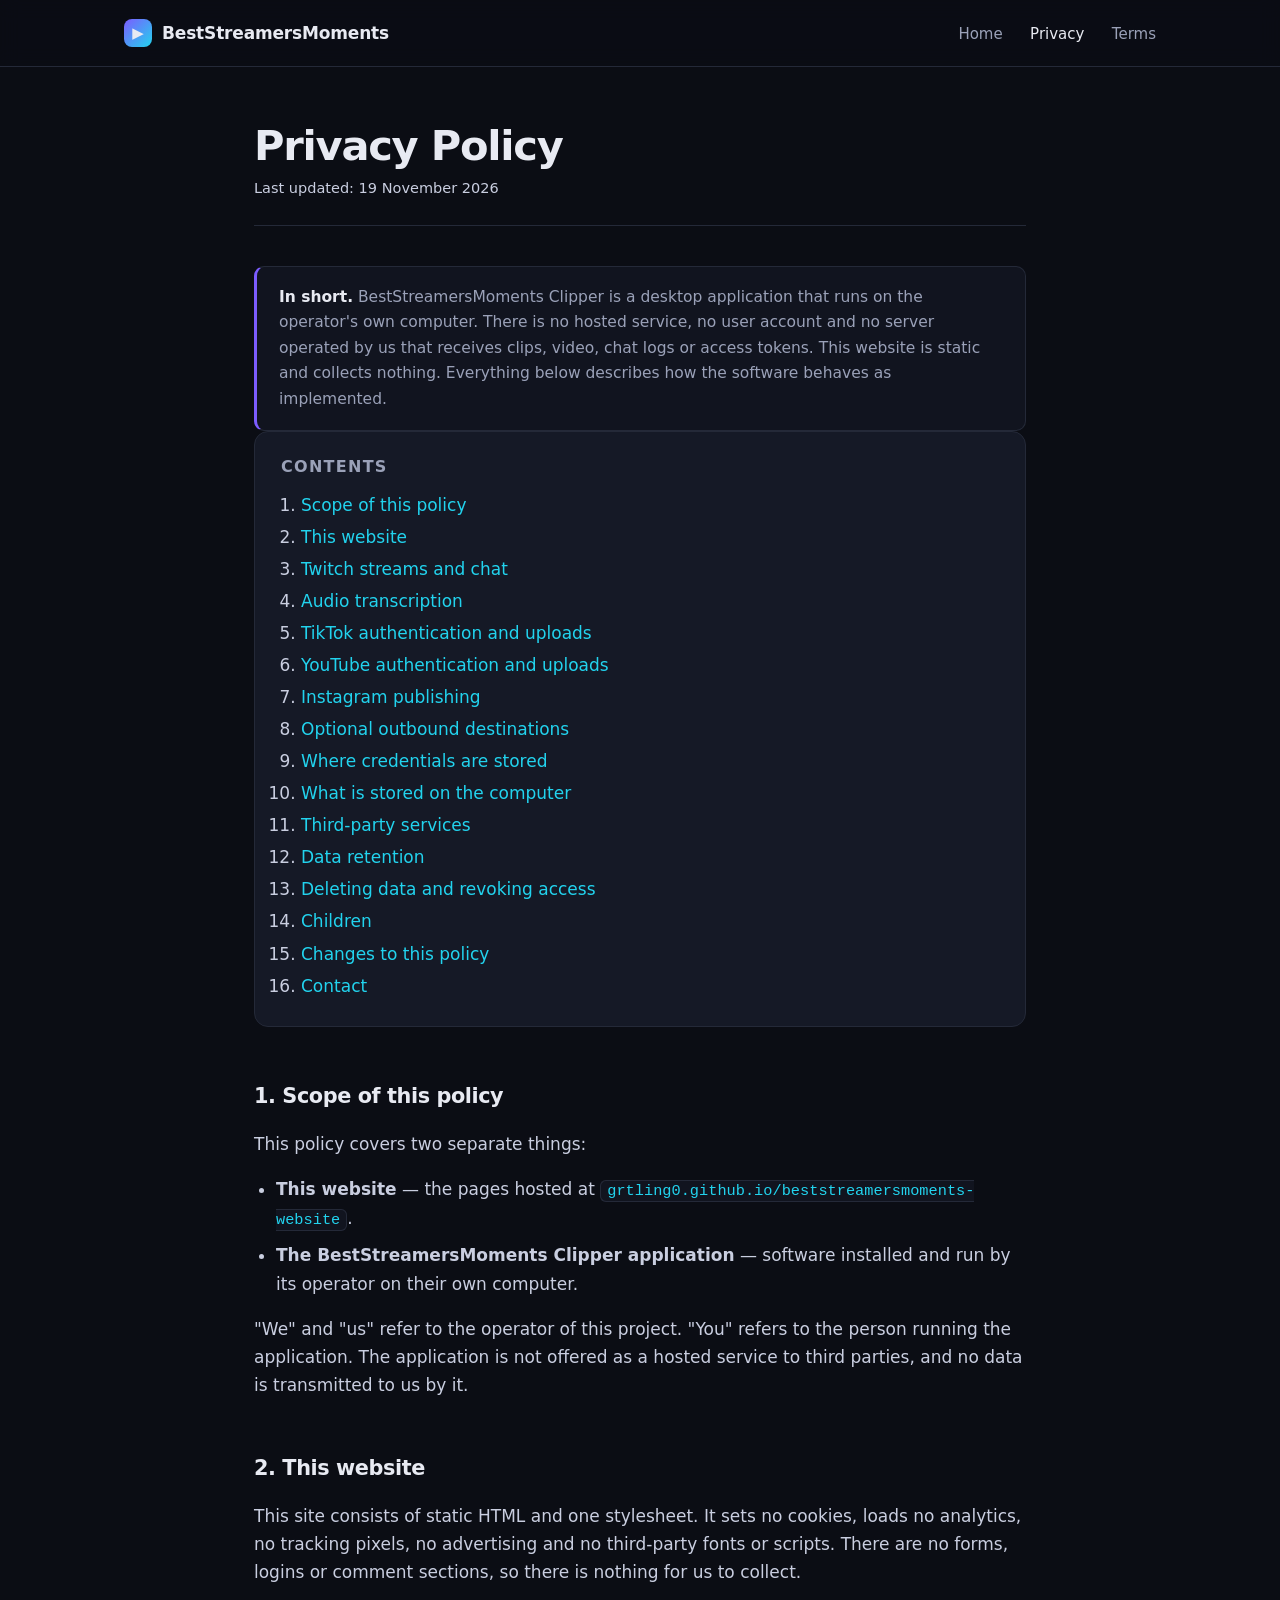
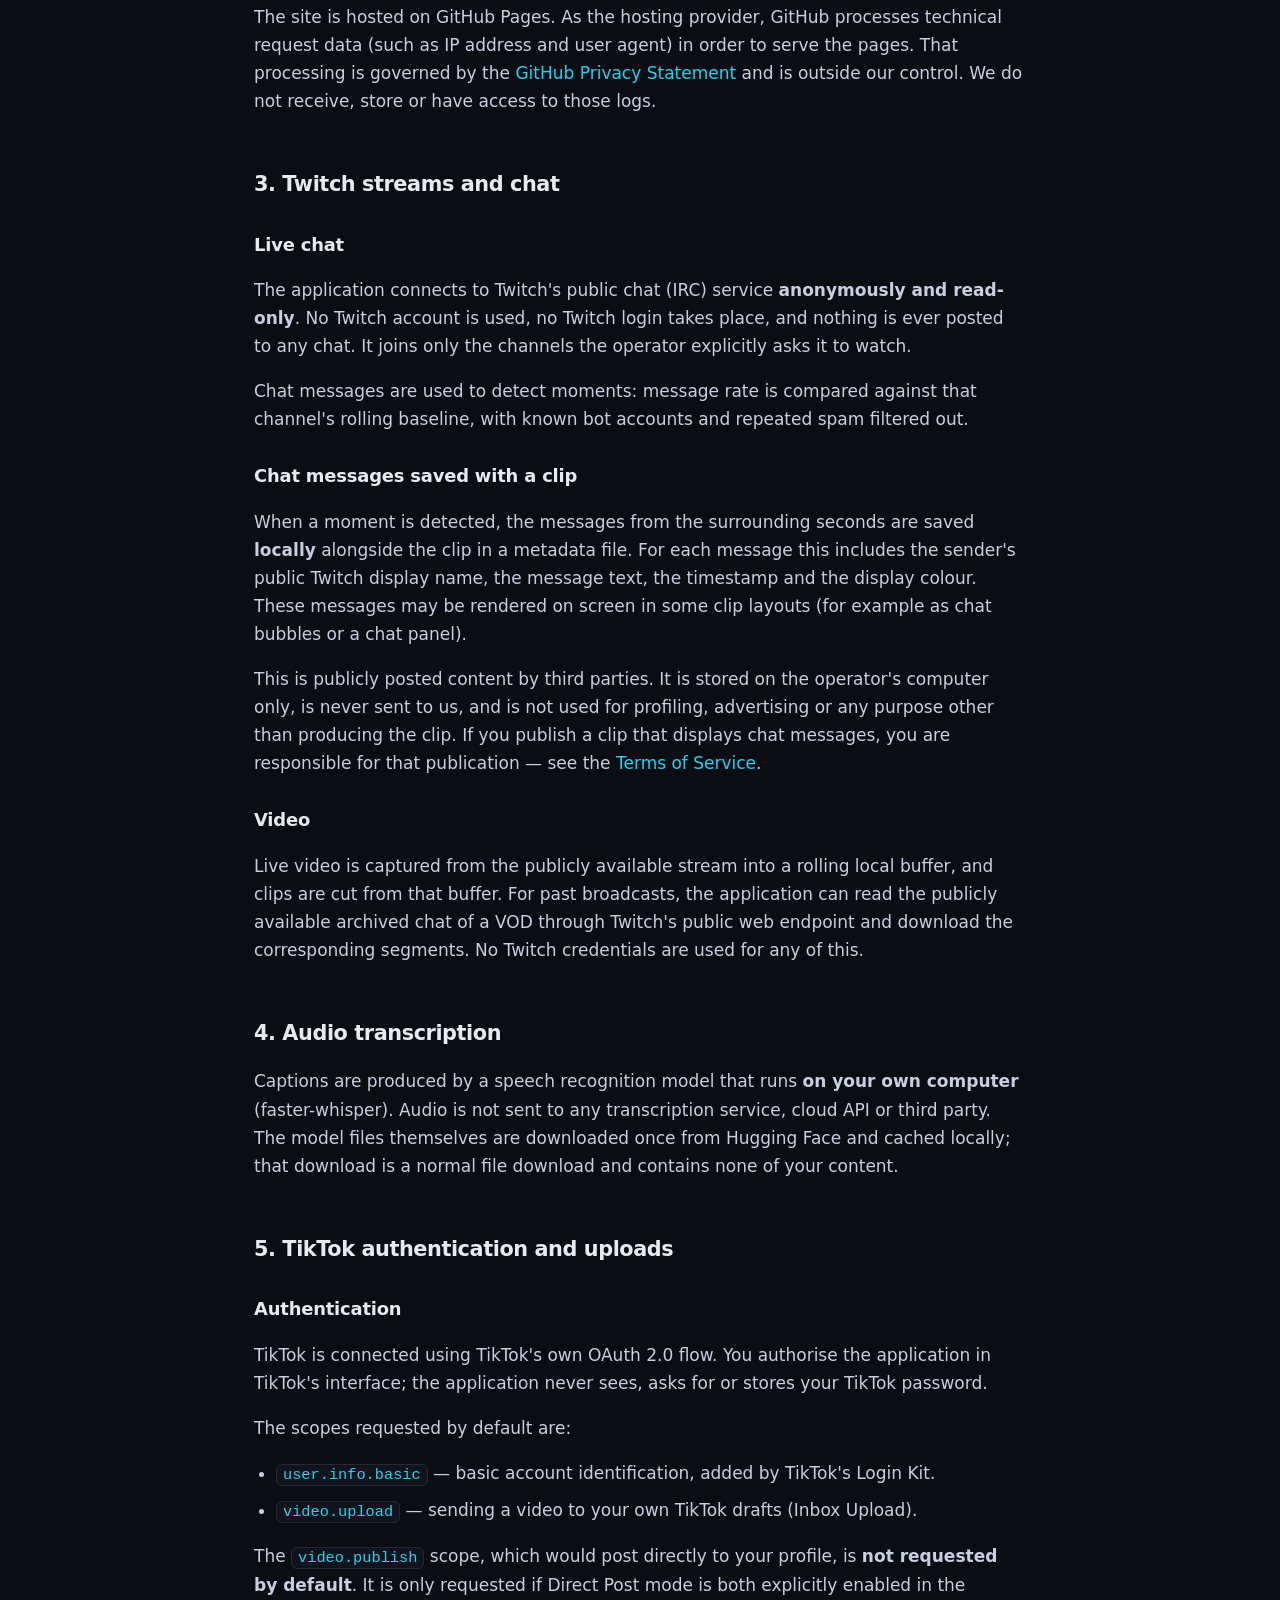
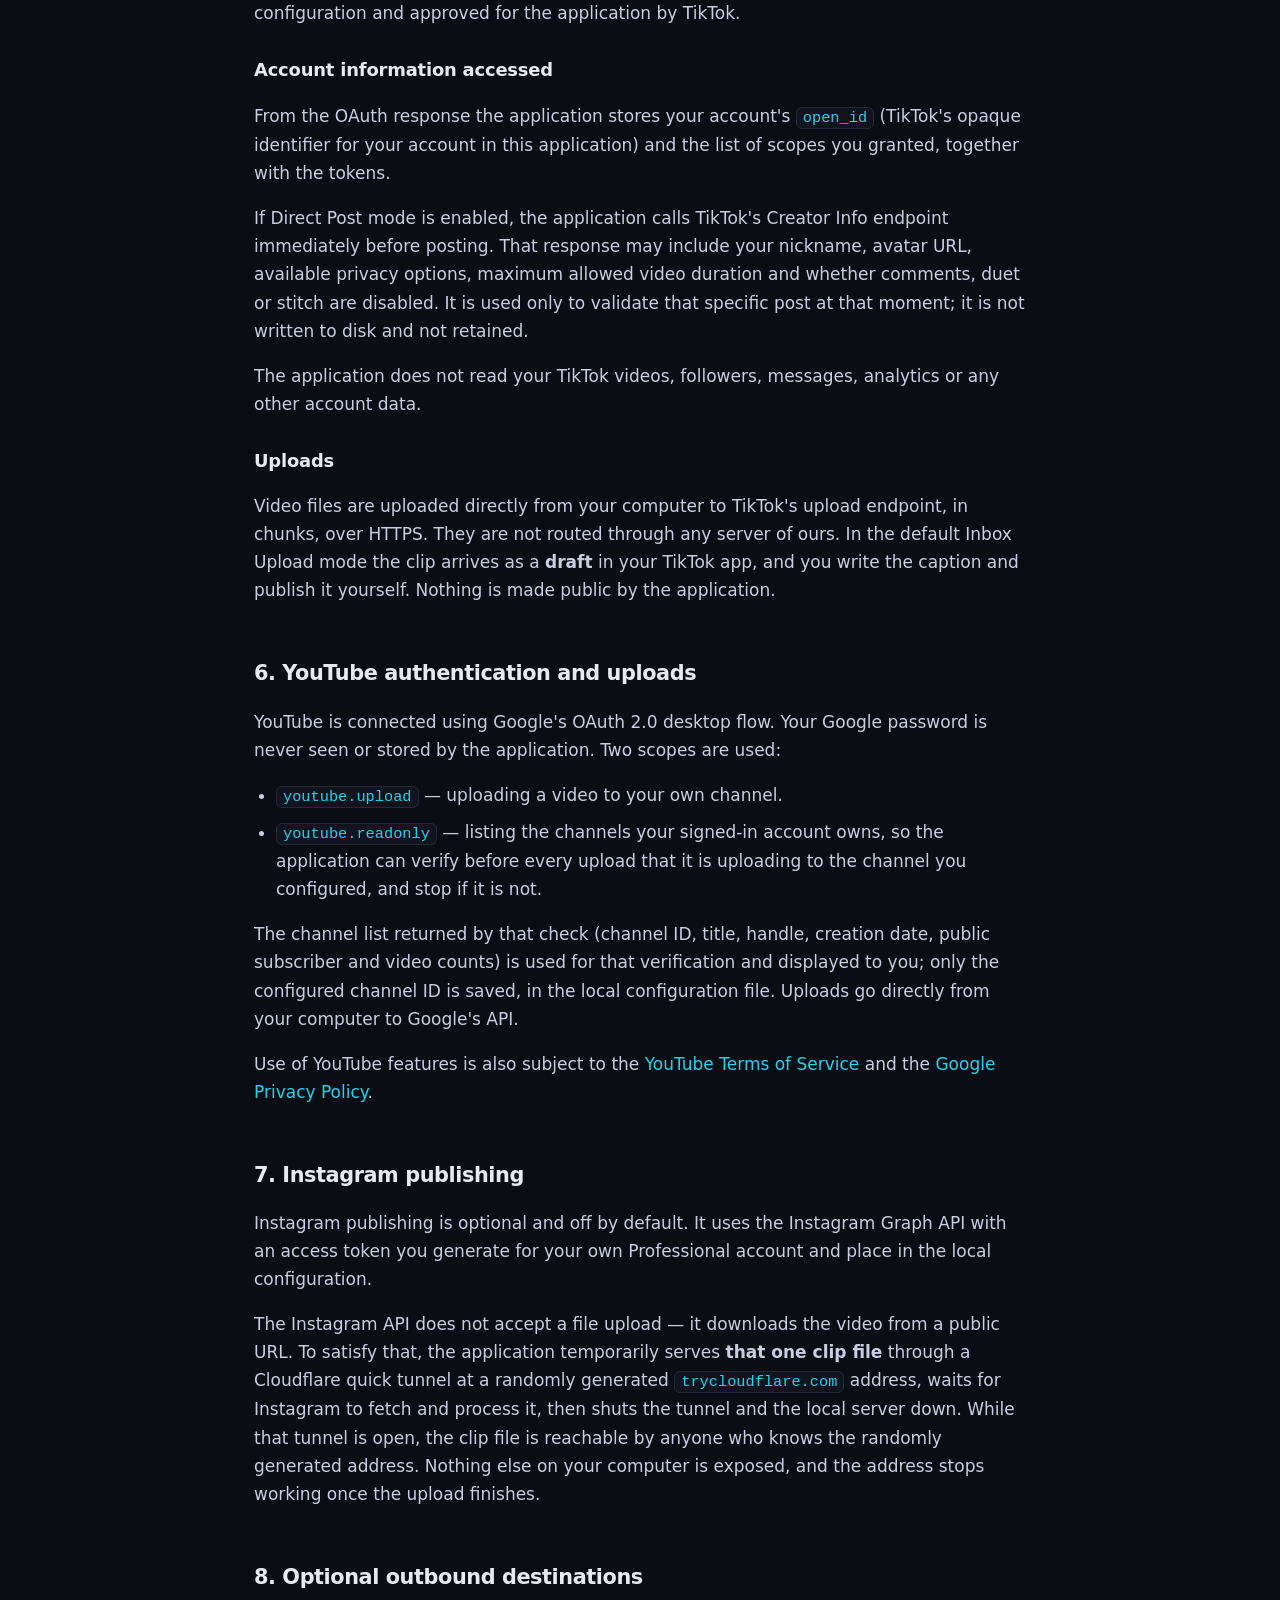
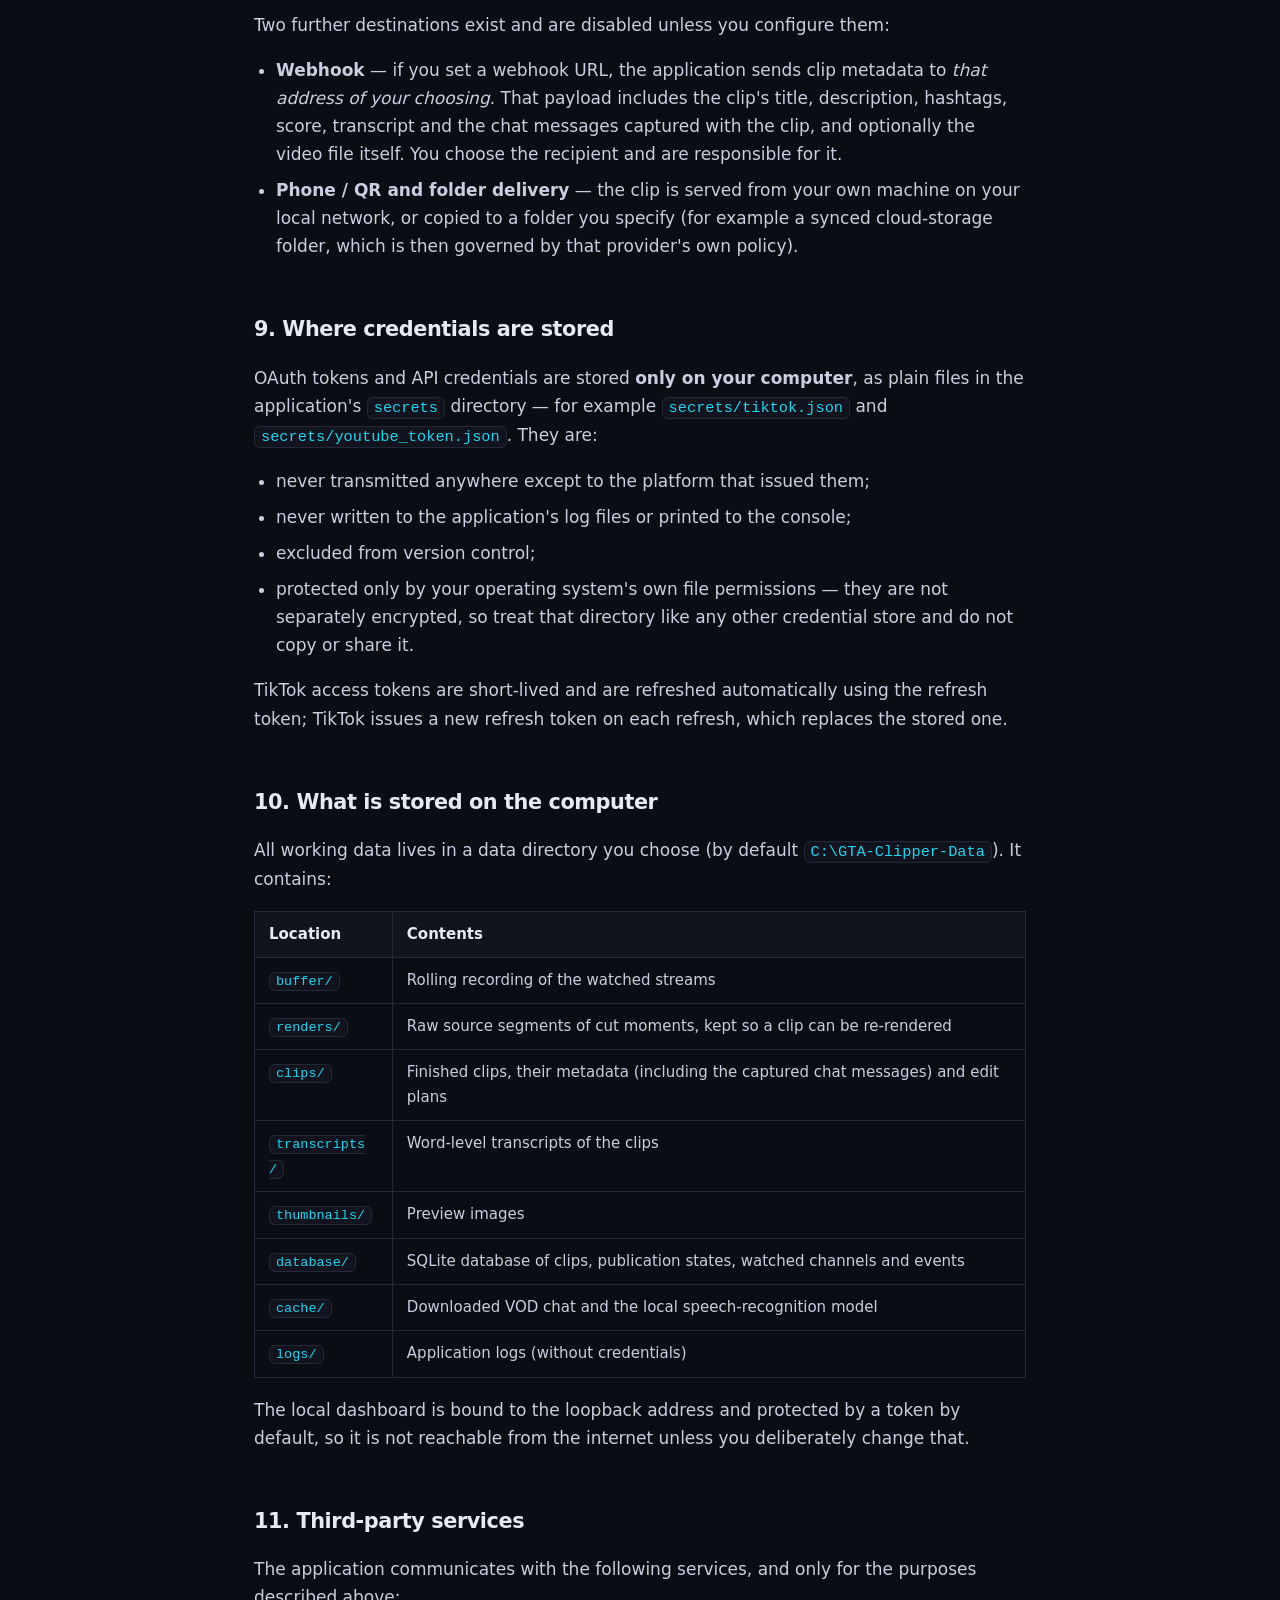
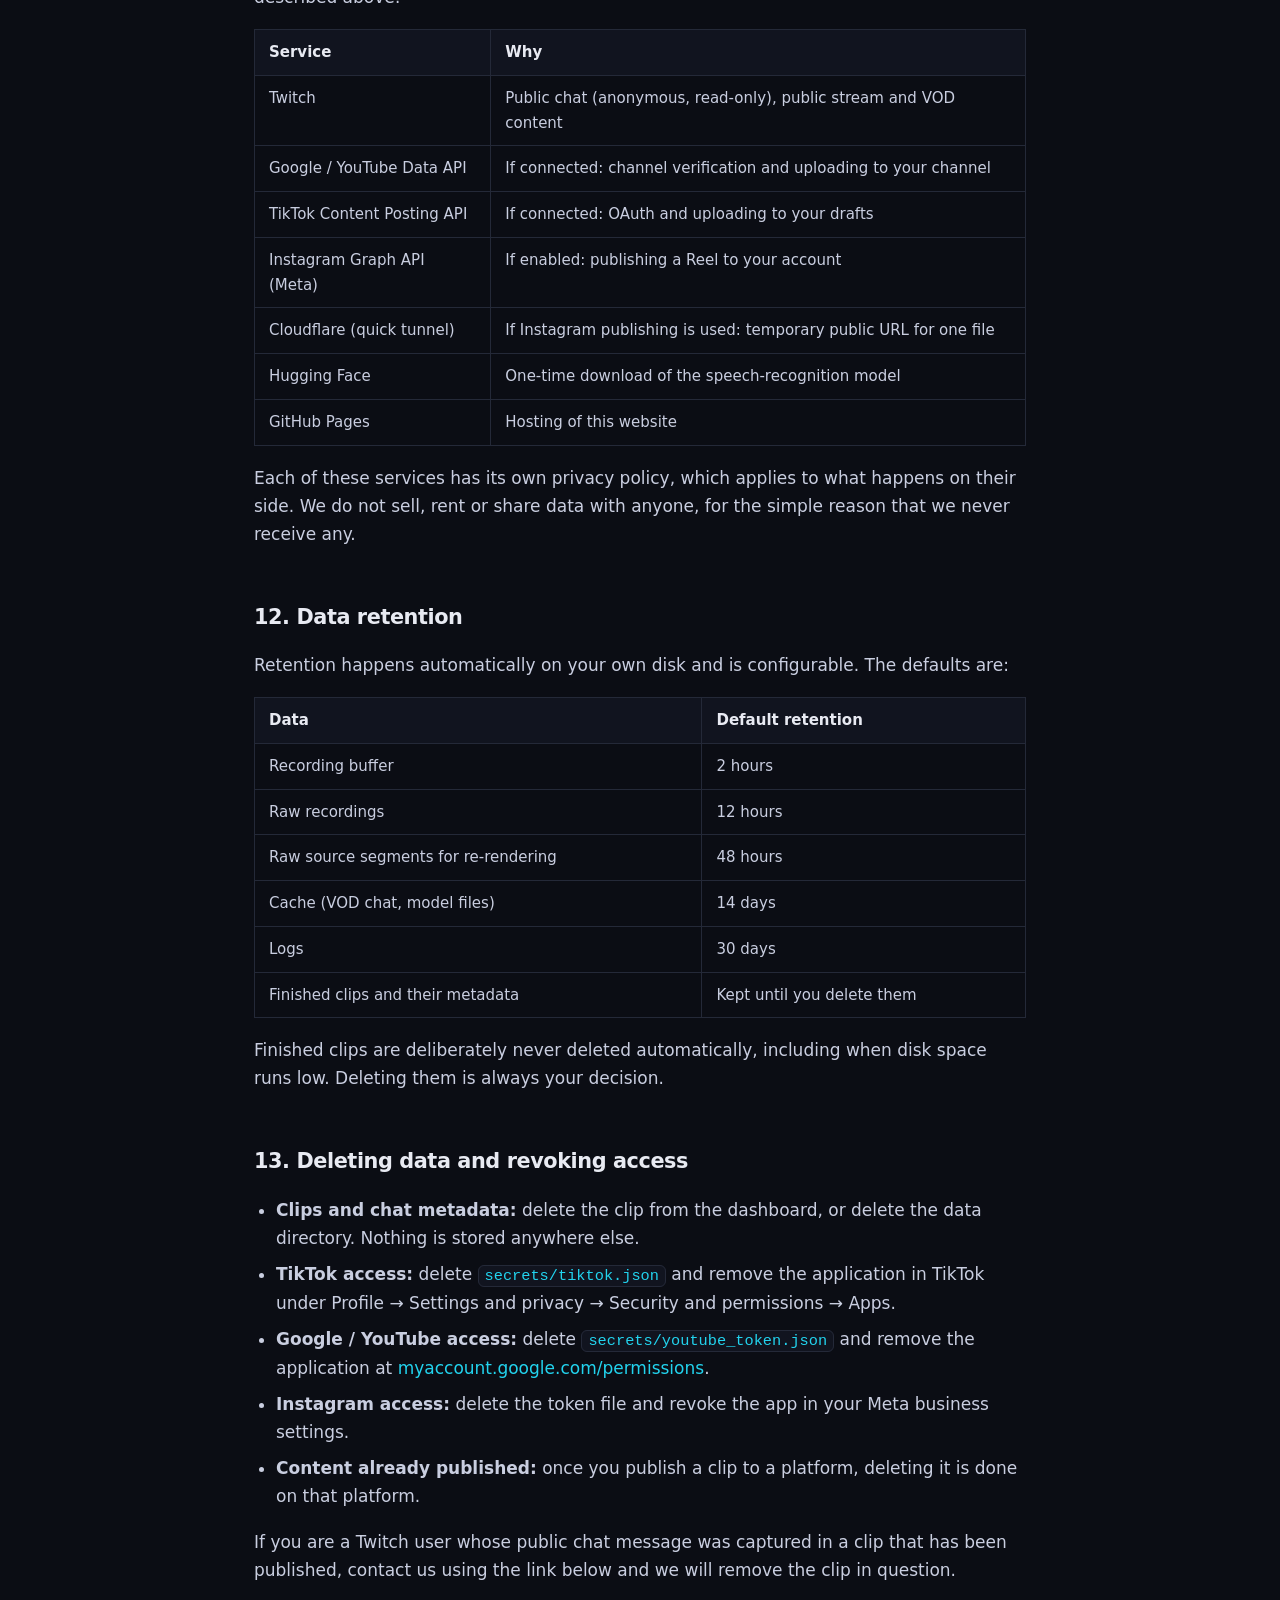
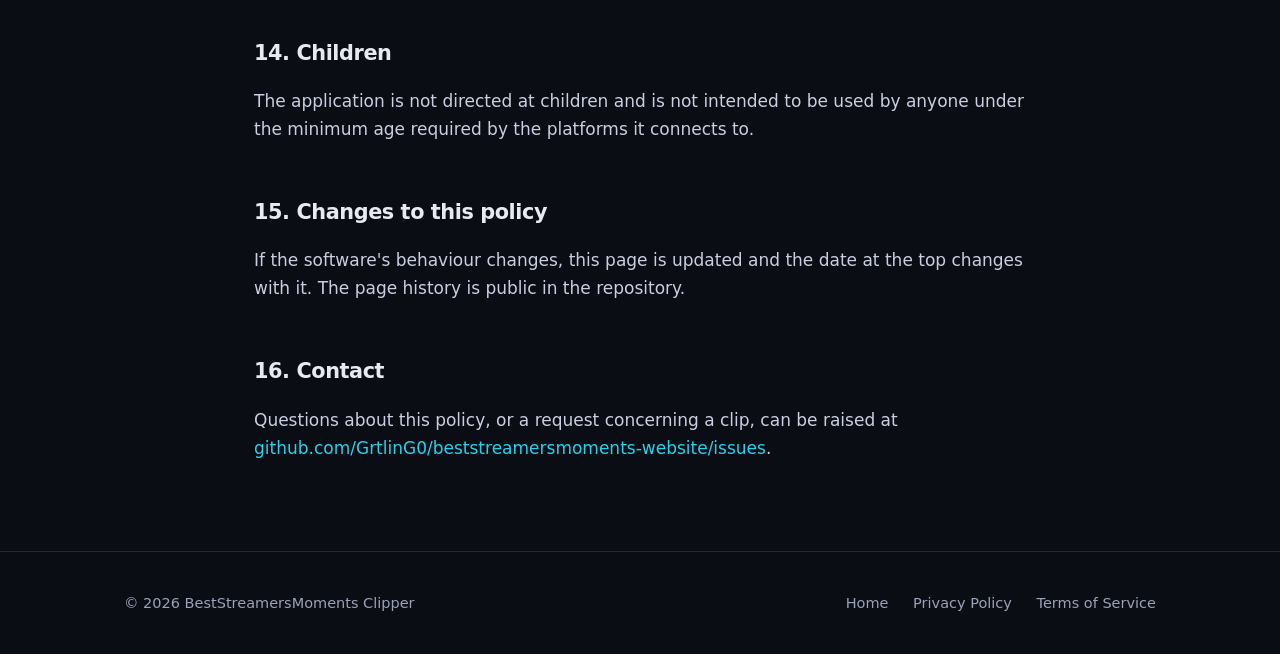
==== privacy.html @ 817296f2 "BestStreamersMoments Clipper website Static site, no build step and no dependencies:  - index.html  " ====
<!doctype html>
<html lang="en">
<head>
<meta charset="utf-8">
<meta name="viewport" content="width=device-width, initial-scale=1">
<title>Privacy Policy — BestStreamersMoments Clipper</title>
<meta name="description" content="How BestStreamersMoments Clipper handles Twitch streams and chat, platform OAuth tokens, uploads and locally stored data.">
<link rel="stylesheet" href="style.css">
<link rel="icon" href="data:image/svg+xml,<svg xmlns='http://www.w3.org/2000/svg' viewBox='0 0 100 100'><rect width='100' height='100' rx='22' fill='%237c5cff'/><path d='M38 30v40l30-20z' fill='white'/></svg>">
</head>
<body>

<header class="site">
  <div class="wrap">
    <a class="brand" href="index.html"><span class="mark">▶</span> BestStreamersMoments</a>
    <nav class="site">
      <a href="index.html">Home</a>
      <a class="on" href="privacy.html">Privacy</a>
      <a href="terms.html">Terms</a>
    </nav>
  </div>
</header>

<main class="legal">
<div class="wrap">

  <h1>Privacy Policy</h1>
  <p class="updated">Last updated: 19 November 2026</p>

  <div class="note">
    <strong>In short.</strong> BestStreamersMoments Clipper is a desktop
    application that runs on the operator's own computer. There is no hosted
    service, no user account and no server operated by us that receives clips,
    video, chat logs or access tokens. This website is static and collects
    nothing. Everything below describes how the software behaves as implemented.
  </div>

  <div class="toc">
    <h2>Contents</h2>
    <ol>
      <li><a href="#scope">Scope of this policy</a></li>
      <li><a href="#website">This website</a></li>
      <li><a href="#twitch">Twitch streams and chat</a></li>
      <li><a href="#transcription">Audio transcription</a></li>
      <li><a href="#tiktok">TikTok authentication and uploads</a></li>
      <li><a href="#youtube">YouTube authentication and uploads</a></li>
      <li><a href="#instagram">Instagram publishing</a></li>
      <li><a href="#optional">Optional outbound destinations</a></li>
      <li><a href="#tokens">Where credentials are stored</a></li>
      <li><a href="#stored">What is stored on the computer</a></li>
      <li><a href="#third-parties">Third-party services</a></li>
      <li><a href="#retention">Data retention</a></li>
      <li><a href="#deletion">Deleting data and revoking access</a></li>
      <li><a href="#children">Children</a></li>
      <li><a href="#changes">Changes to this policy</a></li>
      <li><a href="#contact">Contact</a></li>
    </ol>
  </div>

  <h2 id="scope">1. Scope of this policy</h2>
  <p>
    This policy covers two separate things:
  </p>
  <ul>
    <li>
      <strong>This website</strong> — the pages hosted at
      <code>grtling0.github.io/beststreamersmoments-website</code>.
    </li>
    <li>
      <strong>The BestStreamersMoments Clipper application</strong> — software
      installed and run by its operator on their own computer.
    </li>
  </ul>
  <p>
    "We" and "us" refer to the operator of this project. "You" refers to the
    person running the application. The application is not offered as a hosted
    service to third parties, and no data is transmitted to us by it.
  </p>

  <h2 id="website">2. This website</h2>
  <p>
    This site consists of static HTML and one stylesheet. It sets no cookies,
    loads no analytics, no tracking pixels, no advertising and no third-party
    fonts or scripts. There are no forms, logins or comment sections, so there is
    nothing for us to collect.
  </p>
  <p>
    The site is hosted on GitHub Pages. As the hosting provider, GitHub processes
    technical request data (such as IP address and user agent) in order to serve
    the pages. That processing is governed by the
    <a href="https://docs.github.com/en/site-policy/privacy-policies/github-general-privacy-statement" rel="noopener">GitHub Privacy Statement</a>
    and is outside our control. We do not receive, store or have access to those
    logs.
  </p>

  <h2 id="twitch">3. Twitch streams and chat</h2>

  <h3>Live chat</h3>
  <p>
    The application connects to Twitch's public chat (IRC) service
    <strong>anonymously and read-only</strong>. No Twitch account is used, no
    Twitch login takes place, and nothing is ever posted to any chat. It joins
    only the channels the operator explicitly asks it to watch.
  </p>
  <p>
    Chat messages are used to detect moments: message rate is compared against
    that channel's rolling baseline, with known bot accounts and repeated spam
    filtered out.
  </p>

  <h3>Chat messages saved with a clip</h3>
  <p>
    When a moment is detected, the messages from the surrounding seconds are
    saved <strong>locally</strong> alongside the clip in a metadata file. For
    each message this includes the sender's public Twitch display name, the
    message text, the timestamp and the display colour. These messages may be
    rendered on screen in some clip layouts (for example as chat bubbles or a
    chat panel).
  </p>
  <p>
    This is publicly posted content by third parties. It is stored on the
    operator's computer only, is never sent to us, and is not used for profiling,
    advertising or any purpose other than producing the clip. If you publish a
    clip that displays chat messages, you are responsible for that publication —
    see the <a href="terms.html">Terms of Service</a>.
  </p>

  <h3>Video</h3>
  <p>
    Live video is captured from the publicly available stream into a rolling
    local buffer, and clips are cut from that buffer. For past broadcasts, the
    application can read the publicly available archived chat of a VOD through
    Twitch's public web endpoint and download the corresponding segments. No
    Twitch credentials are used for any of this.
  </p>

  <h2 id="transcription">4. Audio transcription</h2>
  <p>
    Captions are produced by a speech recognition model that runs
    <strong>on your own computer</strong> (faster-whisper). Audio is not sent to
    any transcription service, cloud API or third party. The model files
    themselves are downloaded once from Hugging Face and cached locally; that
    download is a normal file download and contains none of your content.
  </p>

  <h2 id="tiktok">5. TikTok authentication and uploads</h2>

  <h3>Authentication</h3>
  <p>
    TikTok is connected using TikTok's own OAuth 2.0 flow. You authorise the
    application in TikTok's interface; the application never sees, asks for or
    stores your TikTok password.
  </p>
  <p>The scopes requested by default are:</p>
  <ul>
    <li><code>user.info.basic</code> — basic account identification, added by TikTok's Login Kit.</li>
    <li><code>video.upload</code> — sending a video to your own TikTok drafts (Inbox Upload).</li>
  </ul>
  <p>
    The <code>video.publish</code> scope, which would post directly to your
    profile, is <strong>not requested by default</strong>. It is only requested if
    Direct Post mode is both explicitly enabled in the configuration and approved
    for the application by TikTok.
  </p>

  <h3>Account information accessed</h3>
  <p>
    From the OAuth response the application stores your account's
    <code>open_id</code> (TikTok's opaque identifier for your account in this
    application) and the list of scopes you granted, together with the tokens.
  </p>
  <p>
    If Direct Post mode is enabled, the application calls TikTok's Creator Info
    endpoint immediately before posting. That response may include your nickname,
    avatar URL, available privacy options, maximum allowed video duration and
    whether comments, duet or stitch are disabled. It is used only to validate
    that specific post at that moment; it is not written to disk and not retained.
  </p>
  <p>
    The application does not read your TikTok videos, followers, messages,
    analytics or any other account data.
  </p>

  <h3>Uploads</h3>
  <p>
    Video files are uploaded directly from your computer to TikTok's upload
    endpoint, in chunks, over HTTPS. They are not routed through any server of
    ours. In the default Inbox Upload mode the clip arrives as a
    <strong>draft</strong> in your TikTok app, and you write the caption and
    publish it yourself. Nothing is made public by the application.
  </p>

  <h2 id="youtube">6. YouTube authentication and uploads</h2>
  <p>
    YouTube is connected using Google's OAuth 2.0 desktop flow. Your Google
    password is never seen or stored by the application. Two scopes are used:
  </p>
  <ul>
    <li><code>youtube.upload</code> — uploading a video to your own channel.</li>
    <li>
      <code>youtube.readonly</code> — listing the channels your signed-in account
      owns, so the application can verify before every upload that it is
      uploading to the channel you configured, and stop if it is not.
    </li>
  </ul>
  <p>
    The channel list returned by that check (channel ID, title, handle, creation
    date, public subscriber and video counts) is used for that verification and
    displayed to you; only the configured channel ID is saved, in the local
    configuration file. Uploads go directly from your computer to Google's API.
  </p>
  <p>
    Use of YouTube features is also subject to the
    <a href="https://www.youtube.com/t/terms" rel="noopener">YouTube Terms of Service</a>
    and the
    <a href="https://policies.google.com/privacy" rel="noopener">Google Privacy Policy</a>.
  </p>

  <h2 id="instagram">7. Instagram publishing</h2>
  <p>
    Instagram publishing is optional and off by default. It uses the Instagram
    Graph API with an access token you generate for your own Professional
    account and place in the local configuration.
  </p>
  <p>
    The Instagram API does not accept a file upload — it downloads the video from
    a public URL. To satisfy that, the application temporarily serves
    <strong>that one clip file</strong> through a Cloudflare quick tunnel at a
    randomly generated <code>trycloudflare.com</code> address, waits for Instagram
    to fetch and process it, then shuts the tunnel and the local server down.
    While that tunnel is open, the clip file is reachable by anyone who knows the
    randomly generated address. Nothing else on your computer is exposed, and the
    address stops working once the upload finishes.
  </p>

  <h2 id="optional">8. Optional outbound destinations</h2>
  <p>
    Two further destinations exist and are disabled unless you configure them:
  </p>
  <ul>
    <li>
      <strong>Webhook</strong> — if you set a webhook URL, the application sends
      clip metadata to <em>that address of your choosing</em>. That payload
      includes the clip's title, description, hashtags, score, transcript and the
      chat messages captured with the clip, and optionally the video file itself.
      You choose the recipient and are responsible for it.
    </li>
    <li>
      <strong>Phone / QR and folder delivery</strong> — the clip is served from
      your own machine on your local network, or copied to a folder you specify
      (for example a synced cloud-storage folder, which is then governed by that
      provider's own policy).
    </li>
  </ul>

  <h2 id="tokens">9. Where credentials are stored</h2>
  <p>
    OAuth tokens and API credentials are stored <strong>only on your
    computer</strong>, as plain files in the application's <code>secrets</code>
    directory — for example <code>secrets/tiktok.json</code> and
    <code>secrets/youtube_token.json</code>. They are:
  </p>
  <ul>
    <li>never transmitted anywhere except to the platform that issued them;</li>
    <li>never written to the application's log files or printed to the console;</li>
    <li>excluded from version control;</li>
    <li>
      protected only by your operating system's own file permissions — they are
      not separately encrypted, so treat that directory like any other credential
      store and do not copy or share it.
    </li>
  </ul>
  <p>
    TikTok access tokens are short-lived and are refreshed automatically using
    the refresh token; TikTok issues a new refresh token on each refresh, which
    replaces the stored one.
  </p>

  <h2 id="stored">10. What is stored on the computer</h2>
  <p>
    All working data lives in a data directory you choose (by default
    <code>C:\GTA-Clipper-Data</code>). It contains:
  </p>
  <table class="data">
    <tr><th>Location</th><th>Contents</th></tr>
    <tr><td><code>buffer/</code></td><td>Rolling recording of the watched streams</td></tr>
    <tr><td><code>renders/</code></td><td>Raw source segments of cut moments, kept so a clip can be re-rendered</td></tr>
    <tr><td><code>clips/</code></td><td>Finished clips, their metadata (including the captured chat messages) and edit plans</td></tr>
    <tr><td><code>transcripts/</code></td><td>Word-level transcripts of the clips</td></tr>
    <tr><td><code>thumbnails/</code></td><td>Preview images</td></tr>
    <tr><td><code>database/</code></td><td>SQLite database of clips, publication states, watched channels and events</td></tr>
    <tr><td><code>cache/</code></td><td>Downloaded VOD chat and the local speech-recognition model</td></tr>
    <tr><td><code>logs/</code></td><td>Application logs (without credentials)</td></tr>
  </table>
  <p>
    The local dashboard is bound to the loopback address and protected by a
    token by default, so it is not reachable from the internet unless you
    deliberately change that.
  </p>

  <h2 id="third-parties">11. Third-party services</h2>
  <p>
    The application communicates with the following services, and only for the
    purposes described above:
  </p>
  <table class="data">
    <tr><th>Service</th><th>Why</th></tr>
    <tr><td>Twitch</td><td>Public chat (anonymous, read-only), public stream and VOD content</td></tr>
    <tr><td>Google / YouTube Data API</td><td>If connected: channel verification and uploading to your channel</td></tr>
    <tr><td>TikTok Content Posting API</td><td>If connected: OAuth and uploading to your drafts</td></tr>
    <tr><td>Instagram Graph API (Meta)</td><td>If enabled: publishing a Reel to your account</td></tr>
    <tr><td>Cloudflare (quick tunnel)</td><td>If Instagram publishing is used: temporary public URL for one file</td></tr>
    <tr><td>Hugging Face</td><td>One-time download of the speech-recognition model</td></tr>
    <tr><td>GitHub Pages</td><td>Hosting of this website</td></tr>
  </table>
  <p>
    Each of these services has its own privacy policy, which applies to what
    happens on their side. We do not sell, rent or share data with anyone, for
    the simple reason that we never receive any.
  </p>

  <h2 id="retention">12. Data retention</h2>
  <p>
    Retention happens automatically on your own disk and is configurable. The
    defaults are:
  </p>
  <table class="data">
    <tr><th>Data</th><th>Default retention</th></tr>
    <tr><td>Recording buffer</td><td>2 hours</td></tr>
    <tr><td>Raw recordings</td><td>12 hours</td></tr>
    <tr><td>Raw source segments for re-rendering</td><td>48 hours</td></tr>
    <tr><td>Cache (VOD chat, model files)</td><td>14 days</td></tr>
    <tr><td>Logs</td><td>30 days</td></tr>
    <tr><td>Finished clips and their metadata</td><td>Kept until you delete them</td></tr>
  </table>
  <p>
    Finished clips are deliberately never deleted automatically, including when
    disk space runs low. Deleting them is always your decision.
  </p>

  <h2 id="deletion">13. Deleting data and revoking access</h2>
  <ul>
    <li>
      <strong>Clips and chat metadata:</strong> delete the clip from the
      dashboard, or delete the data directory. Nothing is stored anywhere else.
    </li>
    <li>
      <strong>TikTok access:</strong> delete <code>secrets/tiktok.json</code> and
      remove the application in TikTok under
      Profile → Settings and privacy → Security and permissions → Apps.
    </li>
    <li>
      <strong>Google / YouTube access:</strong> delete
      <code>secrets/youtube_token.json</code> and remove the application at
      <a href="https://myaccount.google.com/permissions" rel="noopener">myaccount.google.com/permissions</a>.
    </li>
    <li>
      <strong>Instagram access:</strong> delete the token file and revoke the app
      in your Meta business settings.
    </li>
    <li>
      <strong>Content already published:</strong> once you publish a clip to a
      platform, deleting it is done on that platform.
    </li>
  </ul>
  <p>
    If you are a Twitch user whose public chat message was captured in a clip
    that has been published, contact us using the link below and we will remove
    the clip in question.
  </p>

  <h2 id="children">14. Children</h2>
  <p>
    The application is not directed at children and is not intended to be used by
    anyone under the minimum age required by the platforms it connects to.
  </p>

  <h2 id="changes">15. Changes to this policy</h2>
  <p>
    If the software's behaviour changes, this page is updated and the date at the
    top changes with it. The page history is public in the repository.
  </p>

  <h2 id="contact">16. Contact</h2>
  <p>
    Questions about this policy, or a request concerning a clip, can be raised at
    <a href="https://github.com/GrtlinG0/beststreamersmoments-website/issues" rel="noopener">github.com/GrtlinG0/beststreamersmoments-website/issues</a>.
  </p>

</div>
</main>

<footer class="site">
  <div class="wrap">
    <div>© 2026 BestStreamersMoments Clipper</div>
    <nav>
      <a href="index.html">Home</a>
      <a href="privacy.html">Privacy Policy</a>
      <a href="terms.html">Terms of Service</a>
    </nav>
  </div>
</footer>

</body>
</html>
---- style.css ----
/* BestStreamersMoments Clipper — single stylesheet, no dependencies */

:root {
  --bg: #0b0d14;
  --bg-soft: #11141f;
  --panel: #151926;
  --line: #242938;
  --text: #e8eaf2;
  --muted: #9aa1b8;
  --accent: #7c5cff;
  --accent-2: #22d3ee;
  --max: 1080px;
  --radius: 14px;
}

* { box-sizing: border-box; }

html { scroll-behavior: smooth; }

body {
  margin: 0;
  background: var(--bg);
  color: var(--text);
  font-family: ui-sans-serif, system-ui, -apple-system, "Segoe UI", Roboto,
    "Helvetica Neue", Arial, sans-serif;
  font-size: 17px;
  line-height: 1.65;
  -webkit-font-smoothing: antialiased;
}

.wrap {
  width: 100%;
  max-width: var(--max);
  margin: 0 auto;
  padding: 0 24px;
}

a { color: var(--accent-2); text-decoration: none; }
a:hover { text-decoration: underline; }

/* ---------------------------------------------------------------- header */

header.site {
  position: sticky;
  top: 0;
  z-index: 10;
  background: rgba(11, 13, 20, 0.85);
  backdrop-filter: blur(10px);
  border-bottom: 1px solid var(--line);
}

header.site .wrap {
  display: flex;
  align-items: center;
  justify-content: space-between;
  gap: 16px;
  min-height: 66px;
  flex-wrap: wrap;
}

.brand {
  display: flex;
  align-items: center;
  gap: 10px;
  color: var(--text);
  font-weight: 700;
  letter-spacing: -0.01em;
}
.brand:hover { text-decoration: none; }

.brand .mark {
  width: 28px;
  height: 28px;
  border-radius: 8px;
  background: linear-gradient(135deg, var(--accent), var(--accent-2));
  display: grid;
  place-items: center;
  font-size: 15px;
  flex: none;
}

nav.site a {
  color: var(--muted);
  margin-left: 22px;
  font-size: 15px;
}
nav.site a:hover,
nav.site a.on { color: var(--text); text-decoration: none; }

/* ------------------------------------------------------------------ hero */

.hero {
  padding: 84px 0 64px;
  background:
    radial-gradient(900px 420px at 15% -10%, rgba(124, 92, 255, 0.22), transparent 70%),
    radial-gradient(700px 360px at 90% 0%, rgba(34, 211, 238, 0.14), transparent 70%);
}

.tag {
  display: inline-block;
  font-size: 13px;
  letter-spacing: 0.08em;
  text-transform: uppercase;
  color: var(--accent-2);
  border: 1px solid var(--line);
  background: var(--bg-soft);
  border-radius: 999px;
  padding: 5px 14px;
  margin-bottom: 22px;
}

h1 {
  font-size: clamp(2.1rem, 6vw, 3.4rem);
  line-height: 1.1;
  letter-spacing: -0.03em;
  margin: 0 0 18px;
}

.lede {
  font-size: clamp(1.05rem, 2.4vw, 1.25rem);
  color: var(--muted);
  max-width: 680px;
  margin: 0 0 32px;
}

.btns { display: flex; gap: 12px; flex-wrap: wrap; }

.btn {
  display: inline-block;
  padding: 12px 22px;
  border-radius: 10px;
  font-weight: 600;
  font-size: 15px;
  border: 1px solid transparent;
}
.btn:hover { text-decoration: none; }

.btn.primary {
  background: linear-gradient(135deg, var(--accent), #5b7cff);
  color: #fff;
}
.btn.primary:hover { filter: brightness(1.1); }

.btn.ghost {
  border-color: var(--line);
  color: var(--text);
  background: var(--bg-soft);
}
.btn.ghost:hover { border-color: var(--accent); }

/* --------------------------------------------------------------- sections */

section { padding: 64px 0; border-top: 1px solid var(--line); }
section.plain { border-top: none; }

h2 {
  font-size: clamp(1.5rem, 3.6vw, 2rem);
  letter-spacing: -0.02em;
  margin: 0 0 10px;
}

h3 {
  font-size: 1.12rem;
  margin: 0 0 8px;
  letter-spacing: -0.01em;
}

.sub { color: var(--muted); margin: 0 0 36px; max-width: 640px; }

.grid {
  display: grid;
  grid-template-columns: repeat(auto-fit, minmax(260px, 1fr));
  gap: 18px;
}

.card {
  background: var(--panel);
  border: 1px solid var(--line);
  border-radius: var(--radius);
  padding: 24px;
}
.card p { color: var(--muted); margin: 0; font-size: 15.5px; }

.card .ico {
  width: 36px;
  height: 36px;
  border-radius: 10px;
  background: rgba(124, 92, 255, 0.14);
  border: 1px solid rgba(124, 92, 255, 0.3);
  display: grid;
  place-items: center;
  margin-bottom: 14px;
  font-size: 17px;
}

ol.steps { counter-reset: s; list-style: none; padding: 0; margin: 0; }

ol.steps li {
  counter-increment: s;
  position: relative;
  padding: 0 0 26px 54px;
  border-left: 1px solid var(--line);
  margin-left: 17px;
}
ol.steps li:last-child { border-left-color: transparent; padding-bottom: 0; }

ol.steps li::before {
  content: counter(s);
  position: absolute;
  left: -17px;
  top: -2px;
  width: 34px;
  height: 34px;
  border-radius: 50%;
  background: var(--panel);
  border: 1px solid var(--line);
  color: var(--accent-2);
  display: grid;
  place-items: center;
  font-size: 14px;
  font-weight: 700;
}

ol.steps p { color: var(--muted); margin: 4px 0 0; font-size: 15.5px; }

.pills { display: flex; flex-wrap: wrap; gap: 10px; }

.pill {
  border: 1px solid var(--line);
  background: var(--bg-soft);
  border-radius: 999px;
  padding: 7px 16px;
  font-size: 14.5px;
  color: var(--muted);
}

.note {
  background: var(--bg-soft);
  border: 1px solid var(--line);
  border-left: 3px solid var(--accent);
  border-radius: 10px;
  padding: 18px 22px;
  color: var(--muted);
  font-size: 15.5px;
}
.note strong { color: var(--text); }

/* ----------------------------------------------------------------- legal */

.legal { padding: 56px 0 72px; }
.legal .wrap { max-width: 820px; }

.legal h1 { font-size: clamp(1.9rem, 5vw, 2.6rem); margin-bottom: 8px; }

.updated {
  color: var(--muted);
  font-size: 14.5px;
  margin: 0 0 40px;
  padding-bottom: 24px;
  border-bottom: 1px solid var(--line);
}

.legal h2 {
  font-size: 1.3rem;
  margin: 44px 0 12px;
  padding-top: 8px;
}

.legal h3 { margin: 28px 0 8px; color: var(--text); }

.legal p, .legal li { color: #c9cee0; }
.legal ul, .legal ol { padding-left: 22px; }
.legal li { margin-bottom: 8px; }

.legal code {
  background: var(--bg-soft);
  border: 1px solid var(--line);
  border-radius: 6px;
  padding: 1px 6px;
  font-size: 0.9em;
  color: var(--accent-2);
  word-break: break-word;
}

.toc {
  background: var(--panel);
  border: 1px solid var(--line);
  border-radius: var(--radius);
  padding: 22px 26px;
  margin-bottom: 36px;
}
.toc h2 { margin: 0 0 10px; font-size: 1rem; text-transform: uppercase;
          letter-spacing: 0.08em; color: var(--muted); padding: 0; }
.toc ol { margin: 0; padding-left: 20px; }
.toc li { margin-bottom: 4px; }

table.data {
  width: 100%;
  border-collapse: collapse;
  margin: 18px 0;
  font-size: 15px;
}
table.data th, table.data td {
  border: 1px solid var(--line);
  padding: 10px 14px;
  text-align: left;
  vertical-align: top;
}
table.data th { background: var(--bg-soft); color: var(--text); font-weight: 600; }
table.data td { color: #c9cee0; }

/* ---------------------------------------------------------------- footer */

footer.site {
  border-top: 1px solid var(--line);
  padding: 40px 0 56px;
  color: var(--muted);
  font-size: 14.5px;
}

footer.site .wrap {
  display: flex;
  justify-content: space-between;
  gap: 18px;
  flex-wrap: wrap;
}

footer.site nav a { color: var(--muted); margin-left: 20px; }
footer.site nav a:first-child { margin-left: 0; }
footer.site nav a:hover { color: var(--text); }

@media (max-width: 620px) {
  body { font-size: 16px; }
  .hero { padding: 56px 0 44px; }
  section { padding: 48px 0; }
  header.site .wrap { min-height: 58px; padding-top: 10px; padding-bottom: 10px; }
  nav.site a { margin-left: 0; margin-right: 18px; }
  footer.site nav a { margin: 0 18px 0 0; }
  footer.site .wrap { flex-direction: column; gap: 10px; }
}
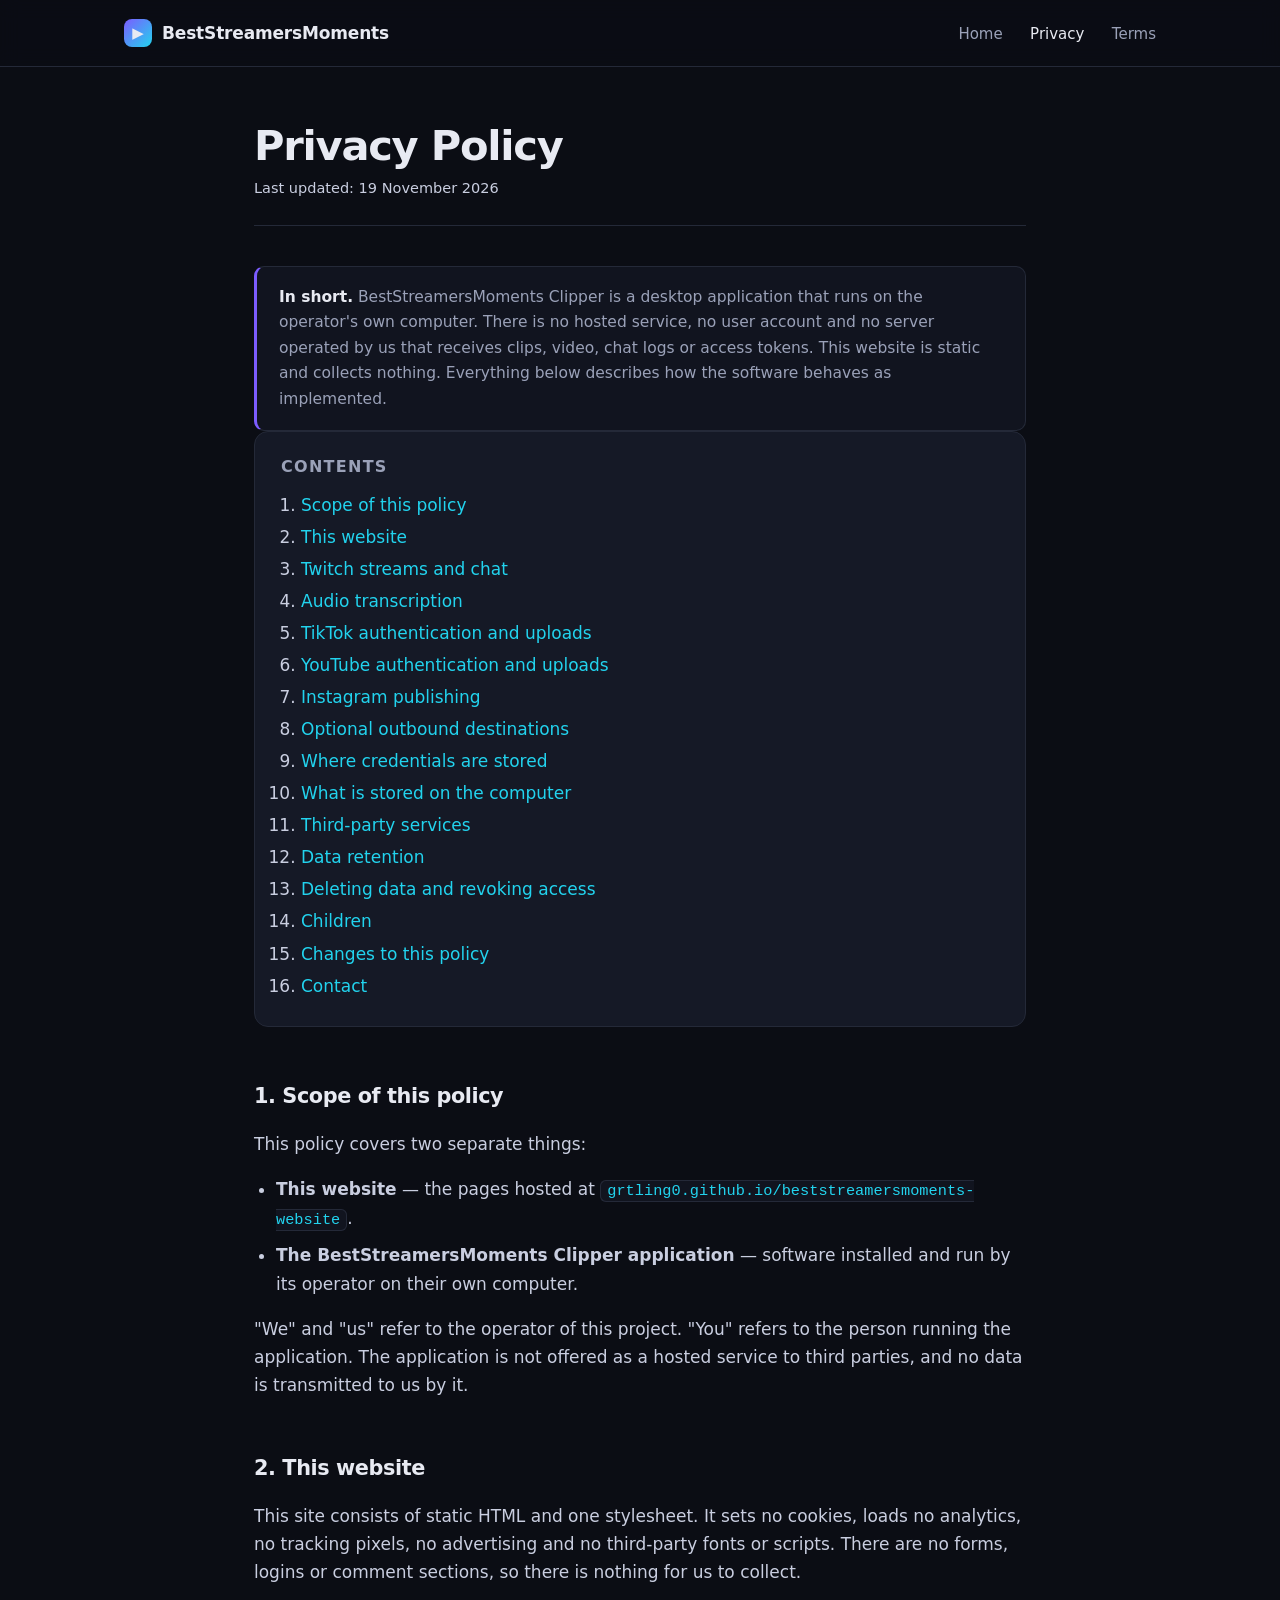
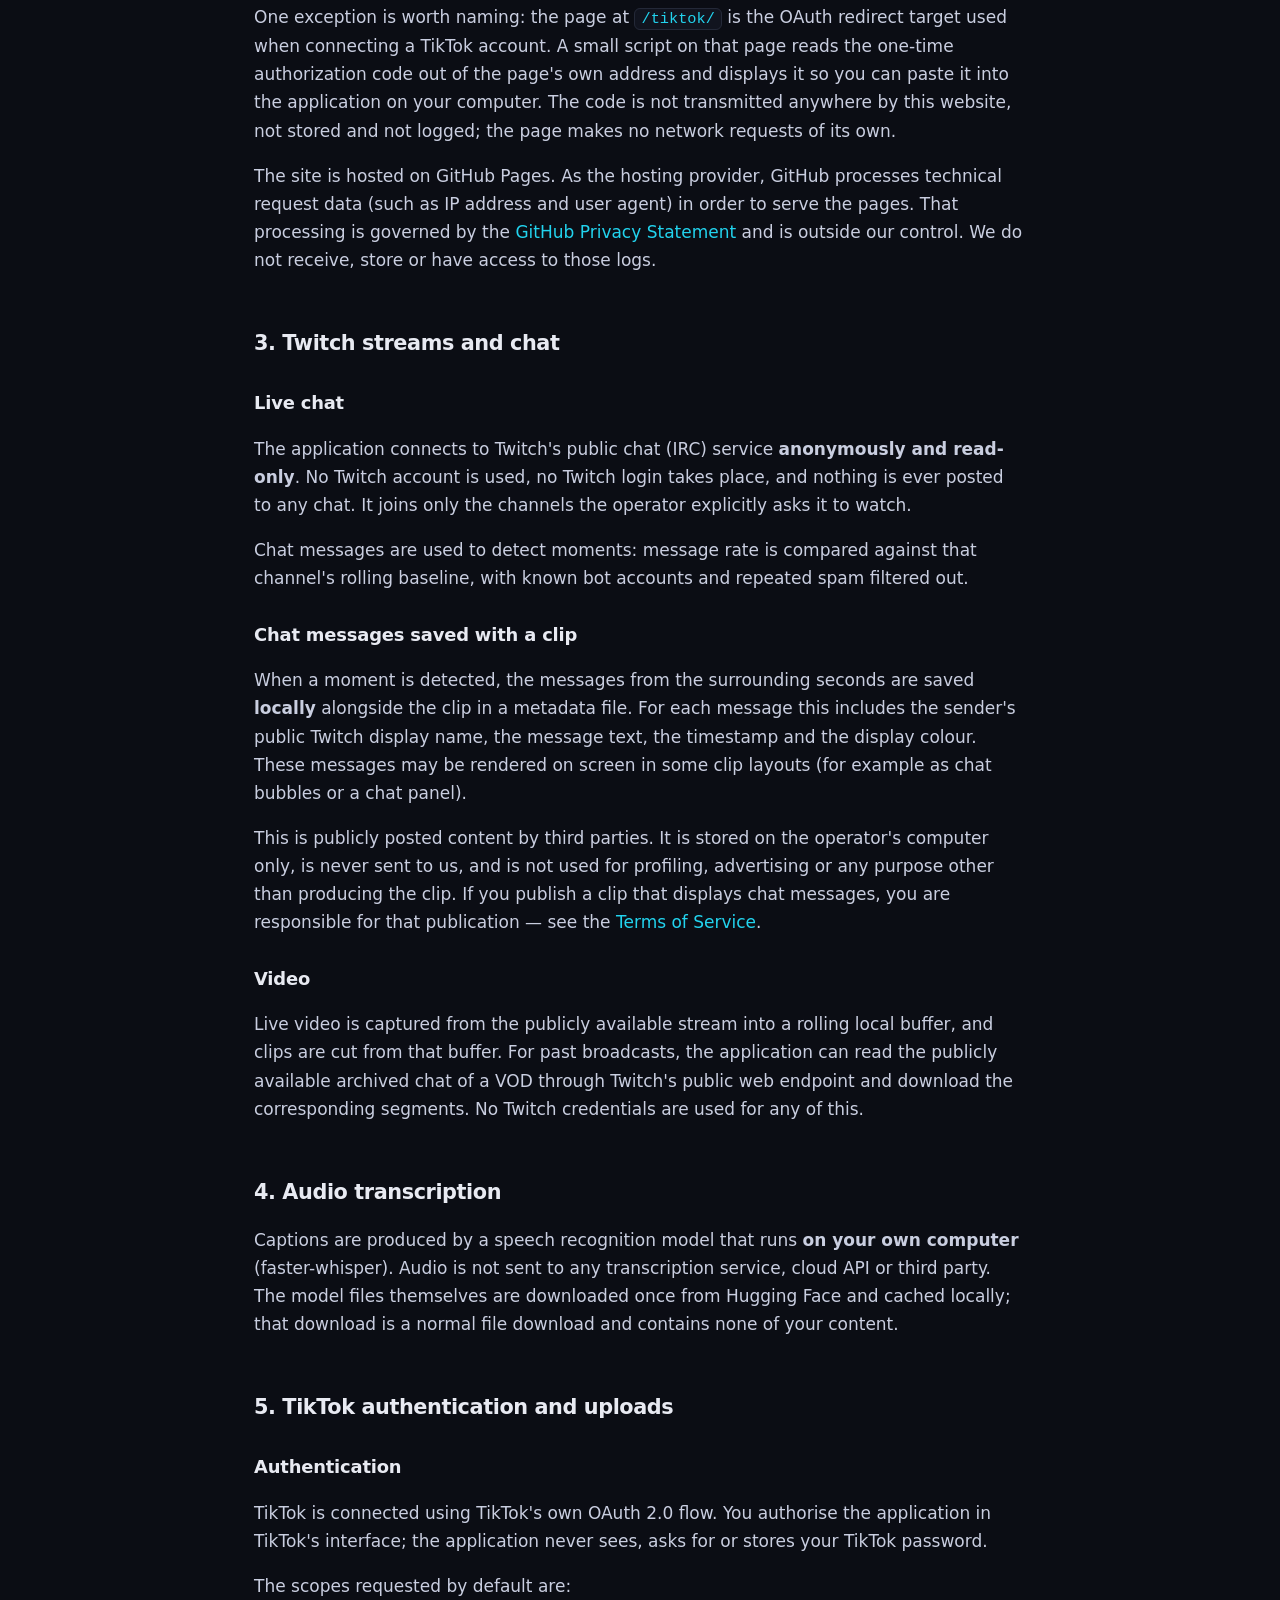
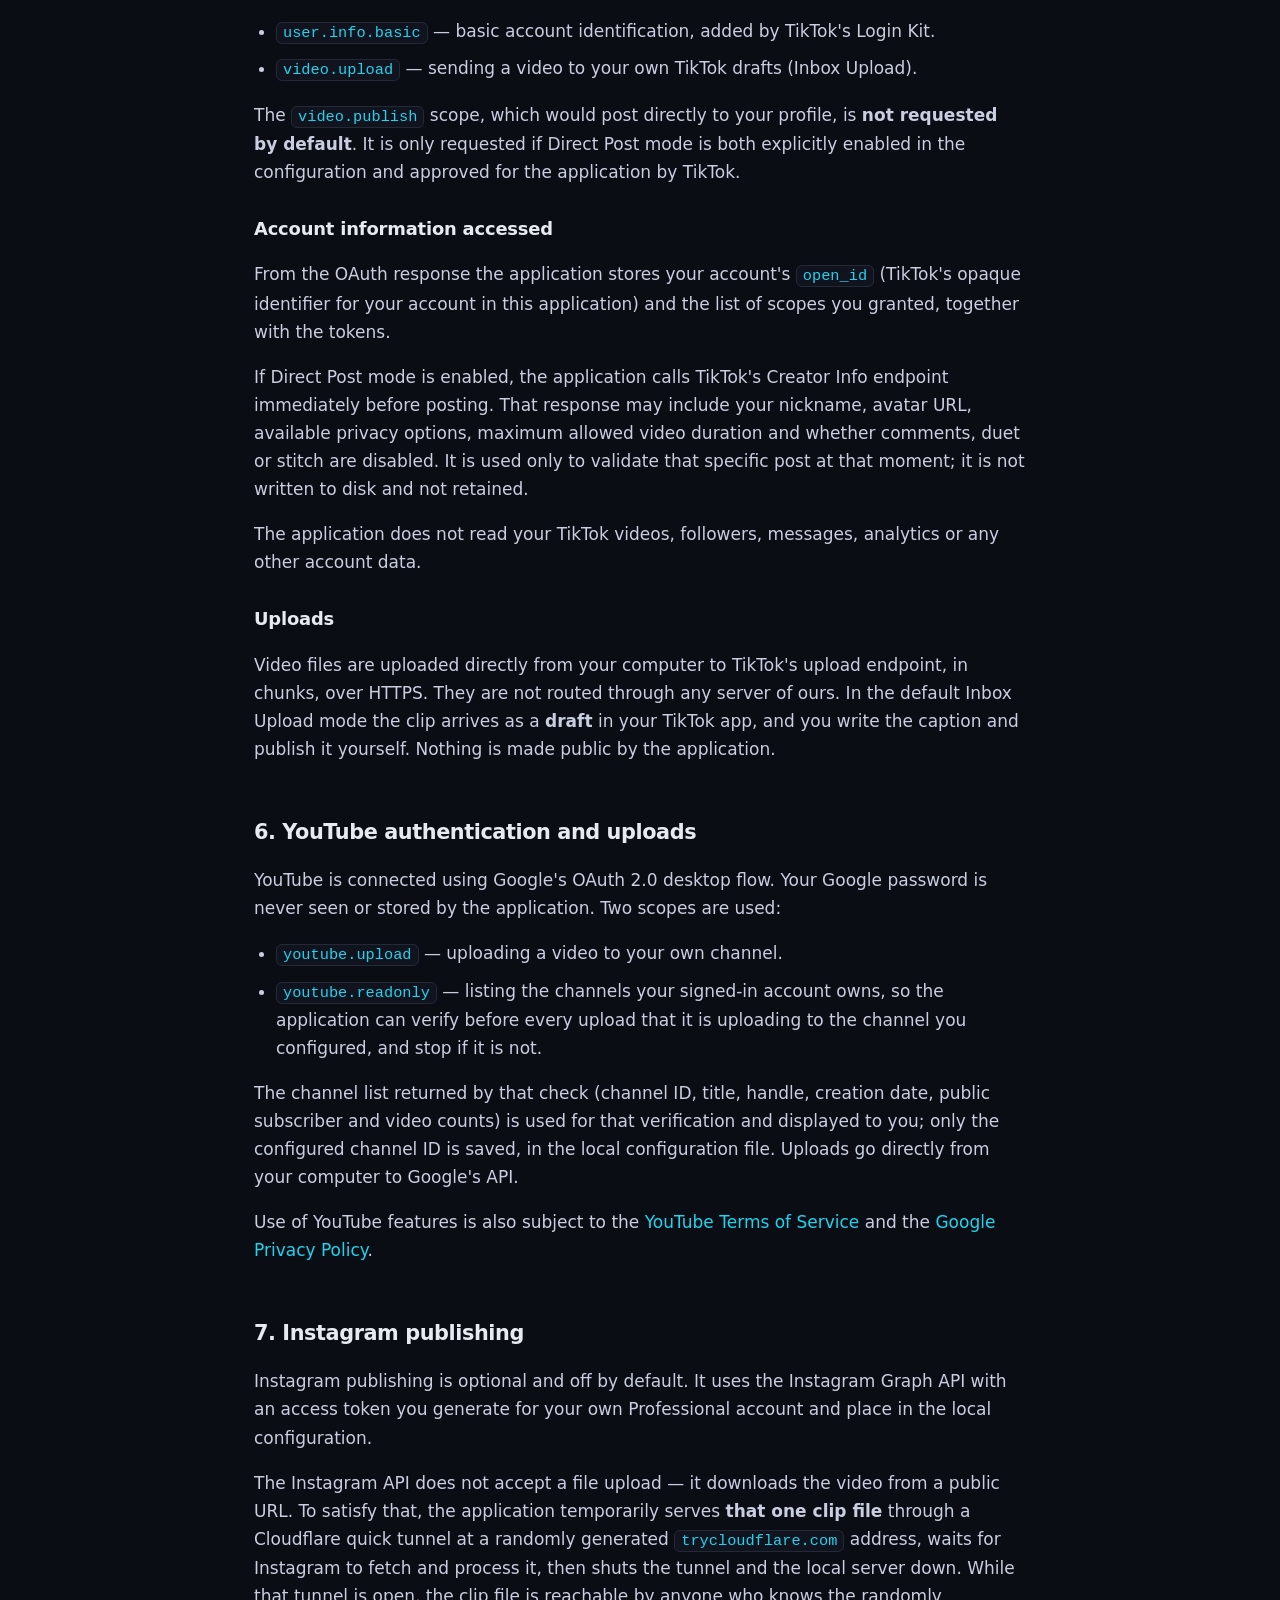
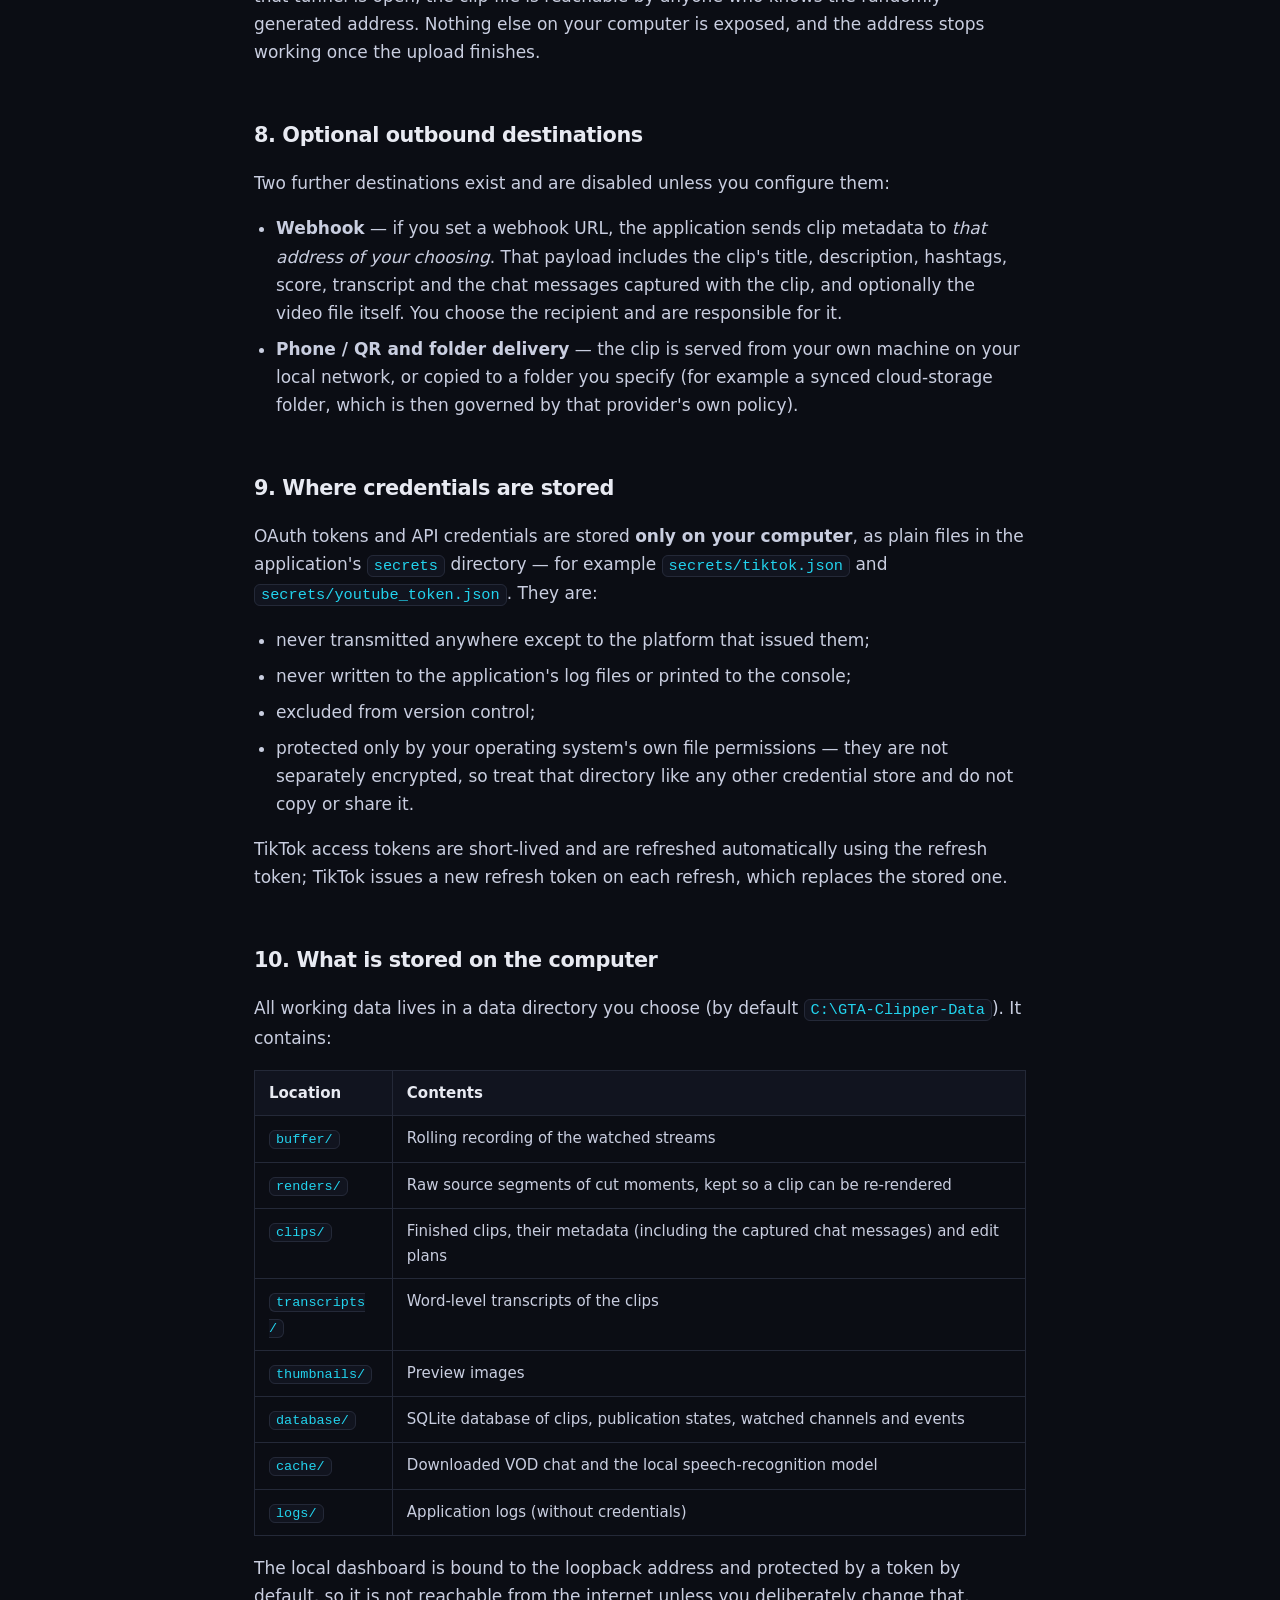
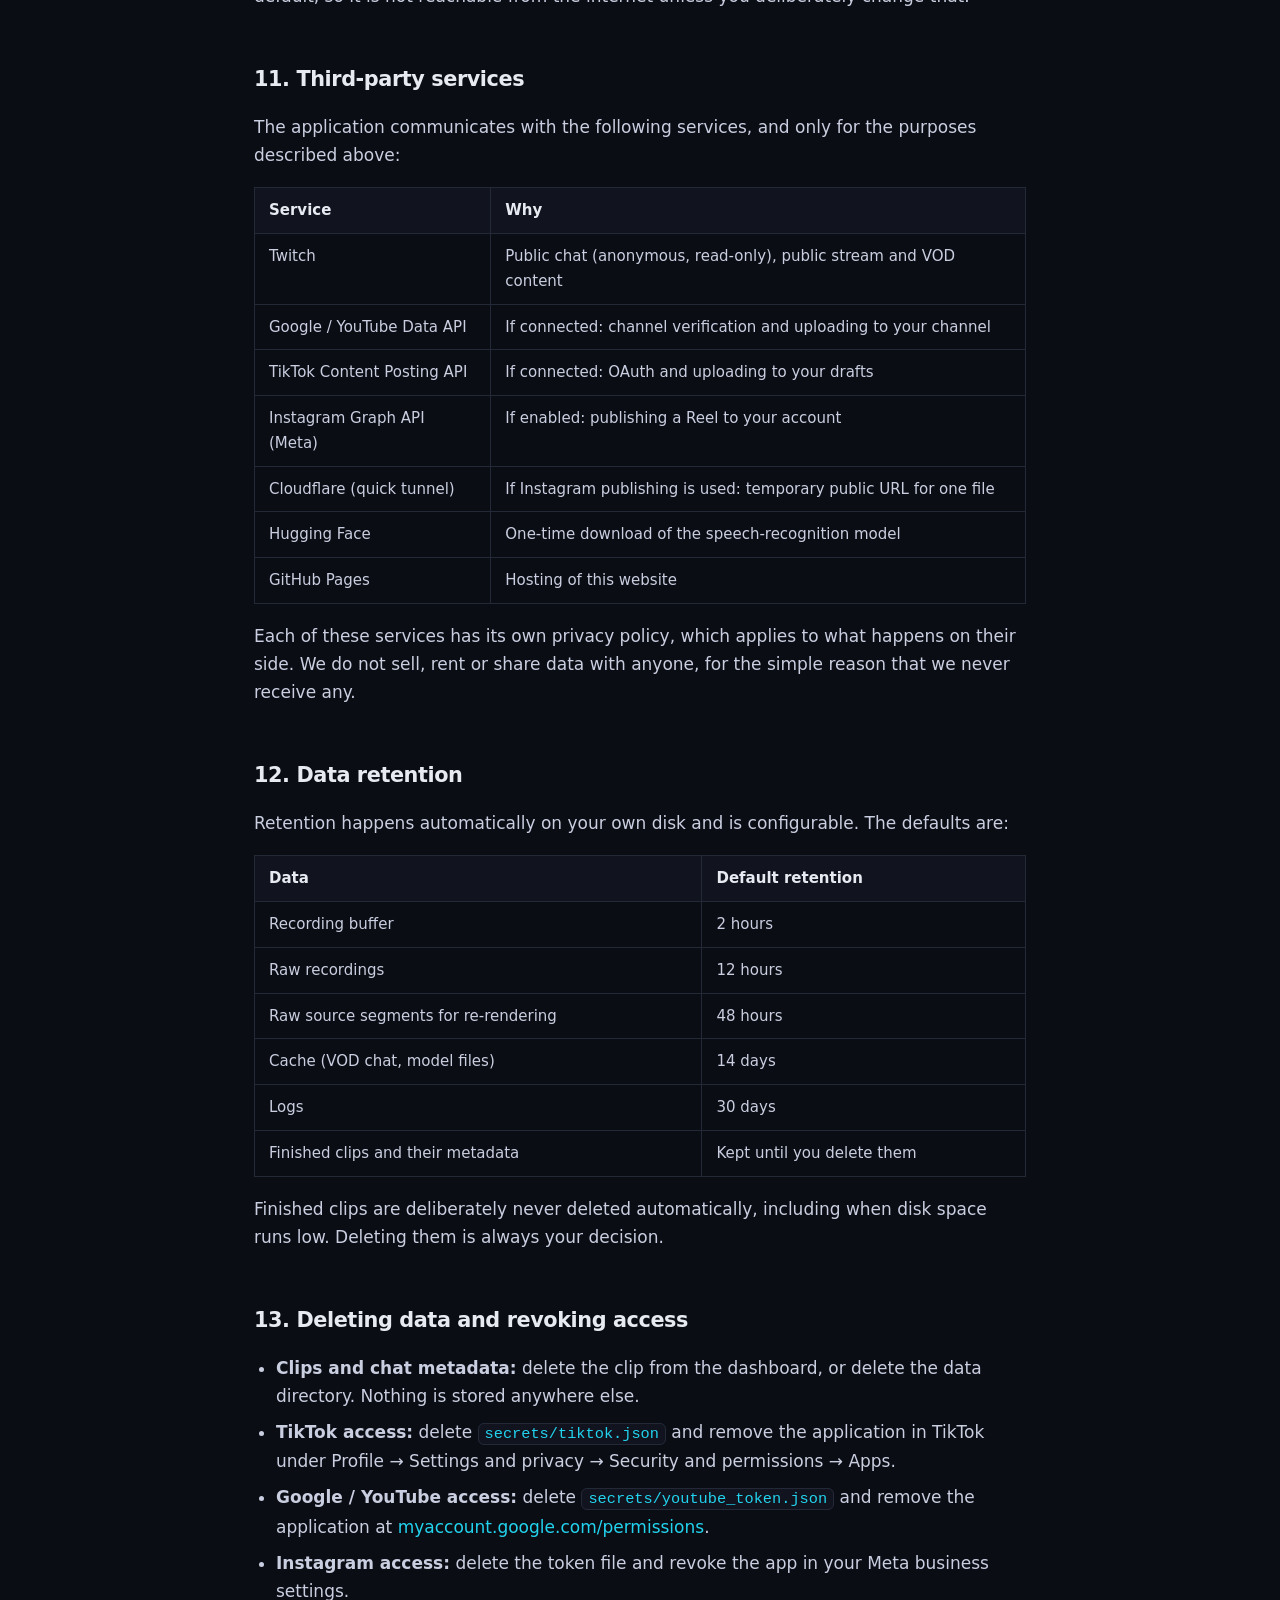
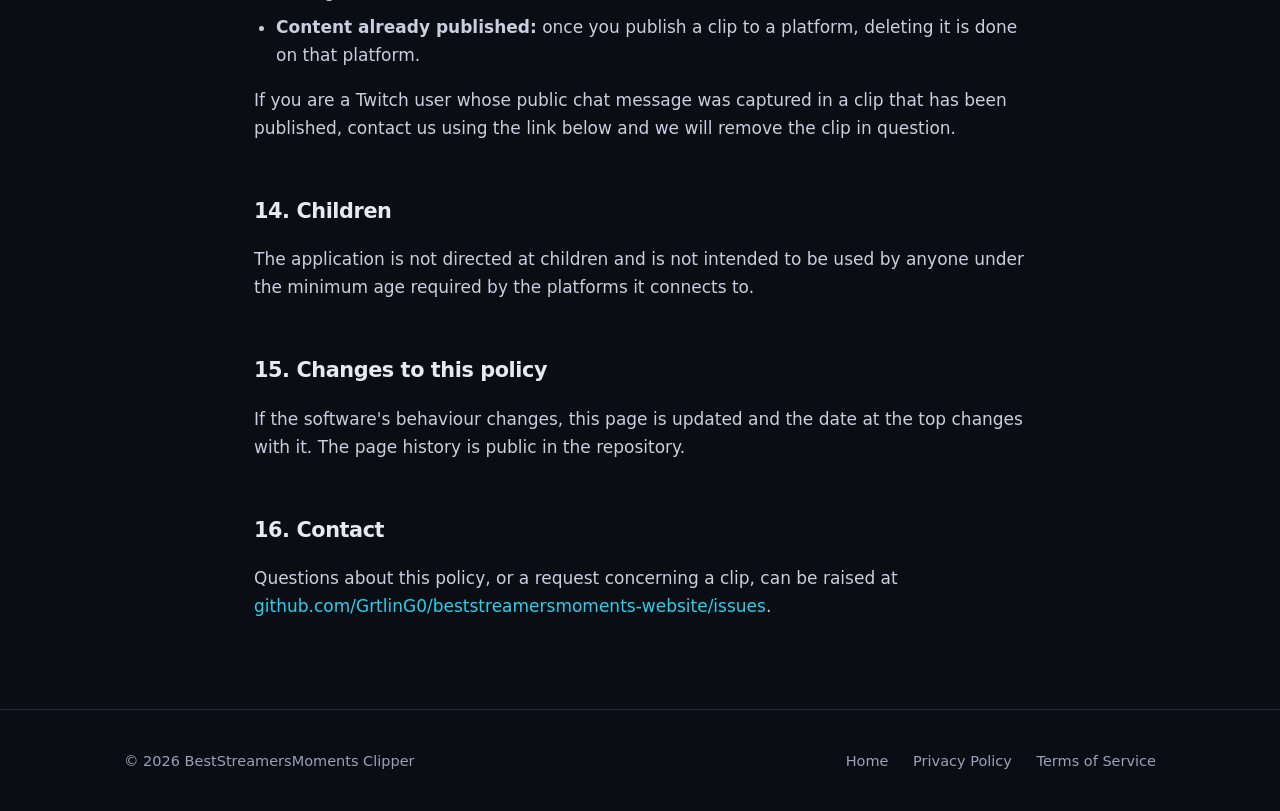
==== commit dac5fa93: "OAuth callback page for TikTok at /tiktok/ Registered as the redirect URI so the authorization does " ====
--- a/privacy.html
+++ b/privacy.html
@@ -85,6 +85,14 @@
     nothing for us to collect.
   </p>
   <p>
+    One exception is worth naming: the page at <code>/tiktok/</code> is the OAuth
+    redirect target used when connecting a TikTok account. A small script on that
+    page reads the one-time authorization code out of the page's own address and
+    displays it so you can paste it into the application on your computer. The
+    code is not transmitted anywhere by this website, not stored and not logged;
+    the page makes no network requests of its own.
+  </p>
+  <p>
     The site is hosted on GitHub Pages. As the hosting provider, GitHub processes
     technical request data (such as IP address and user agent) in order to serve
     the pages. That processing is governed by the
